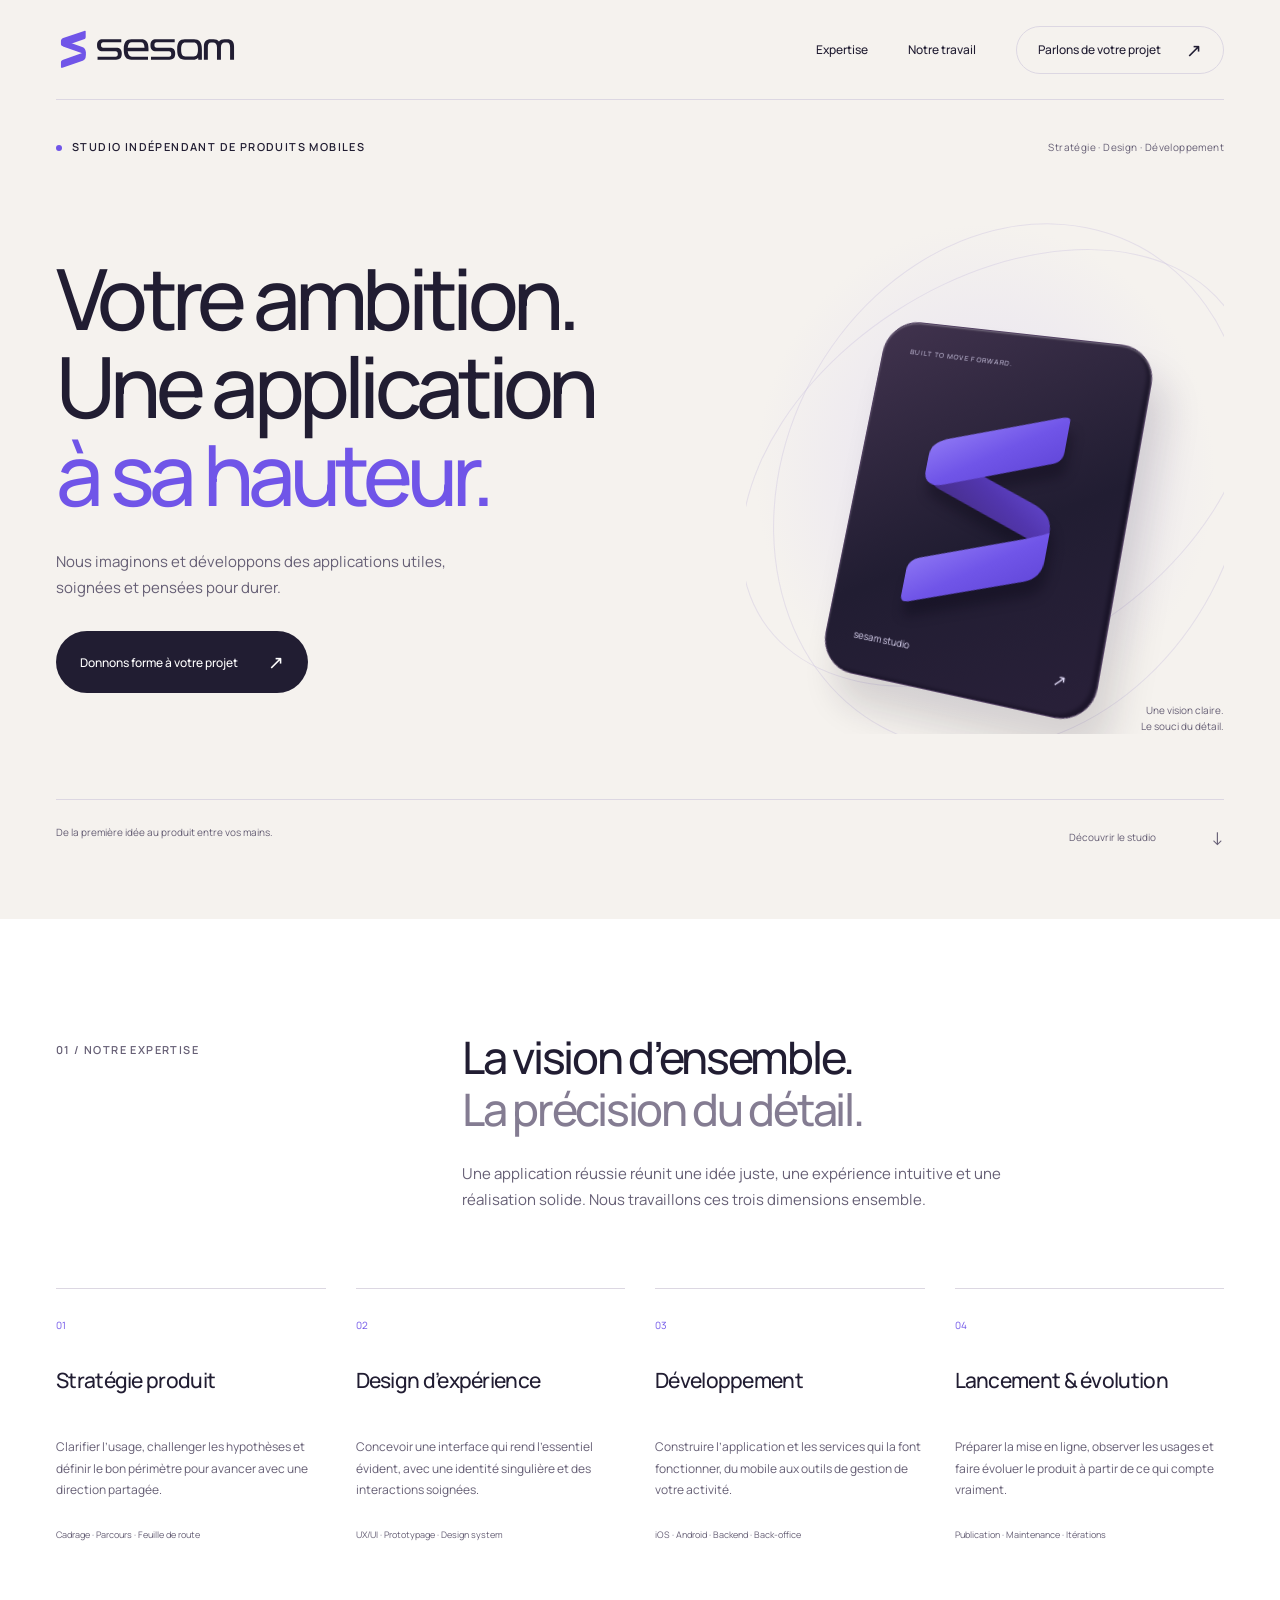
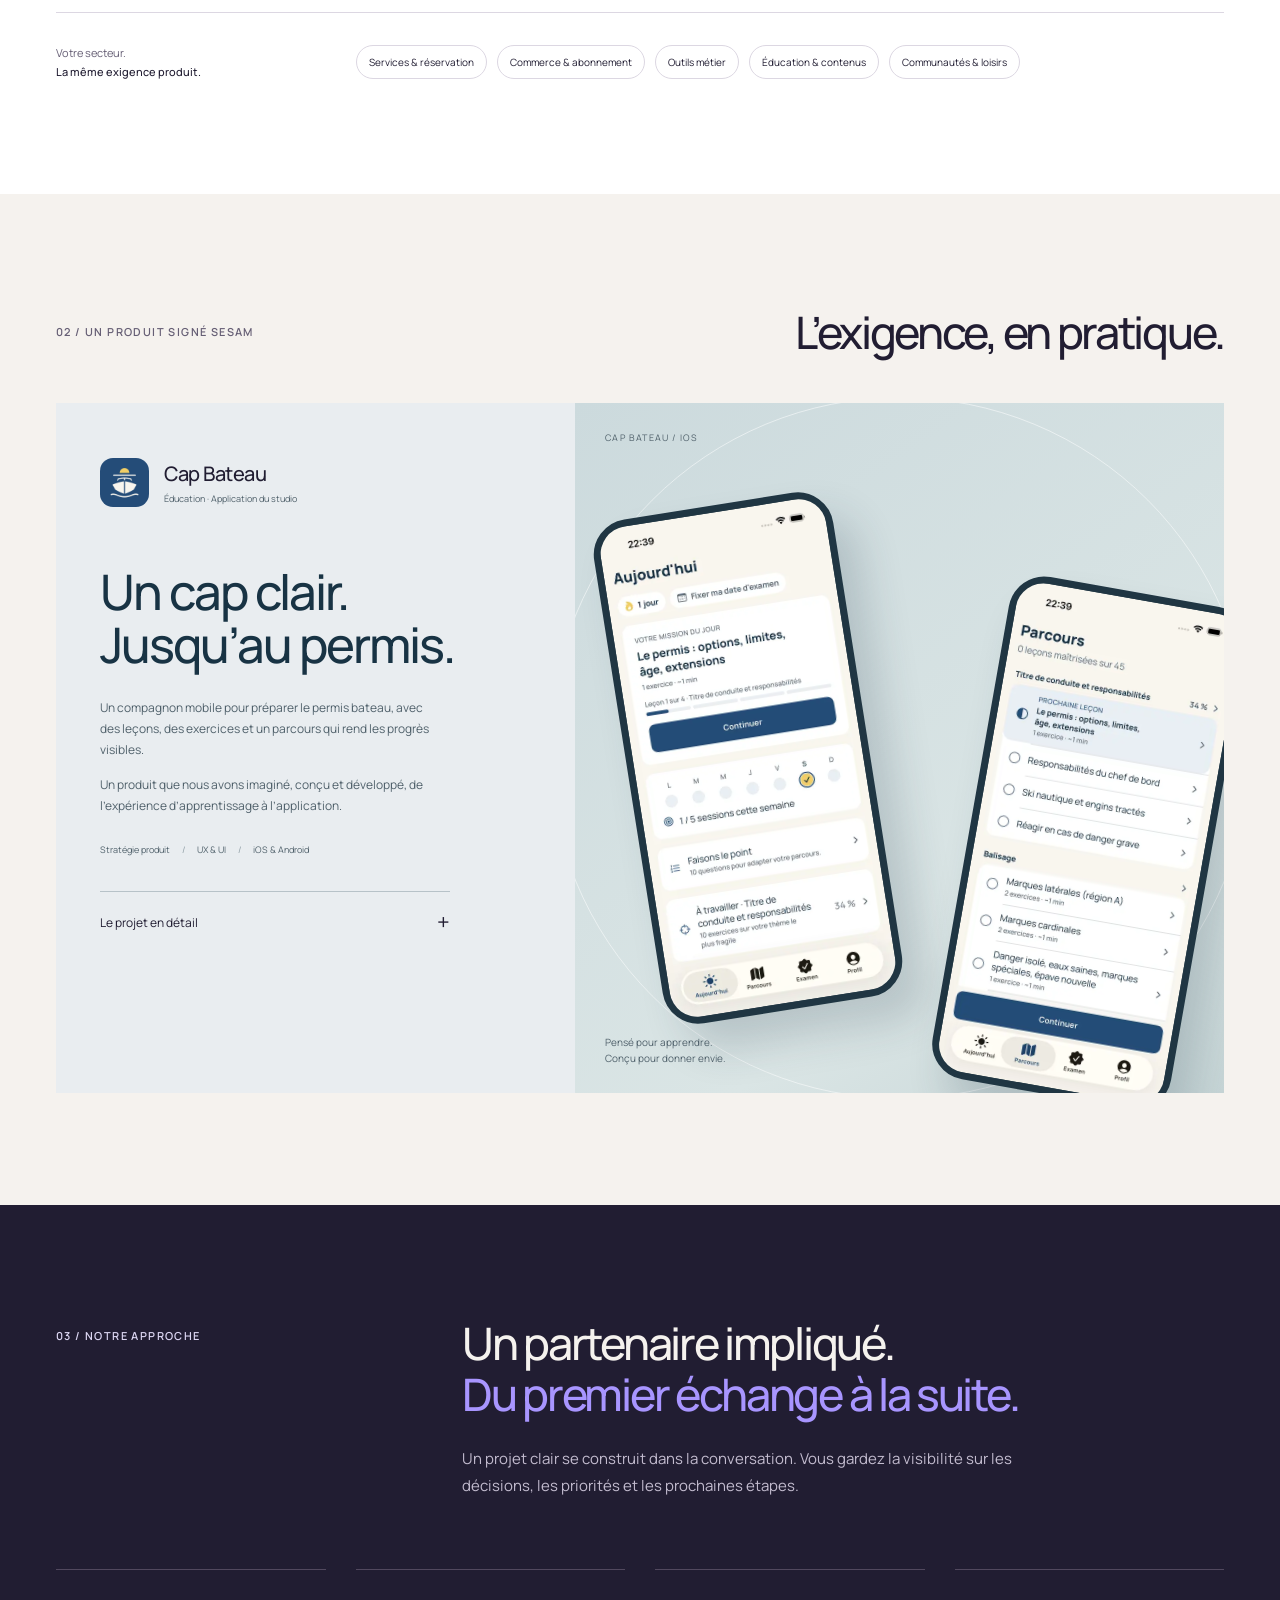
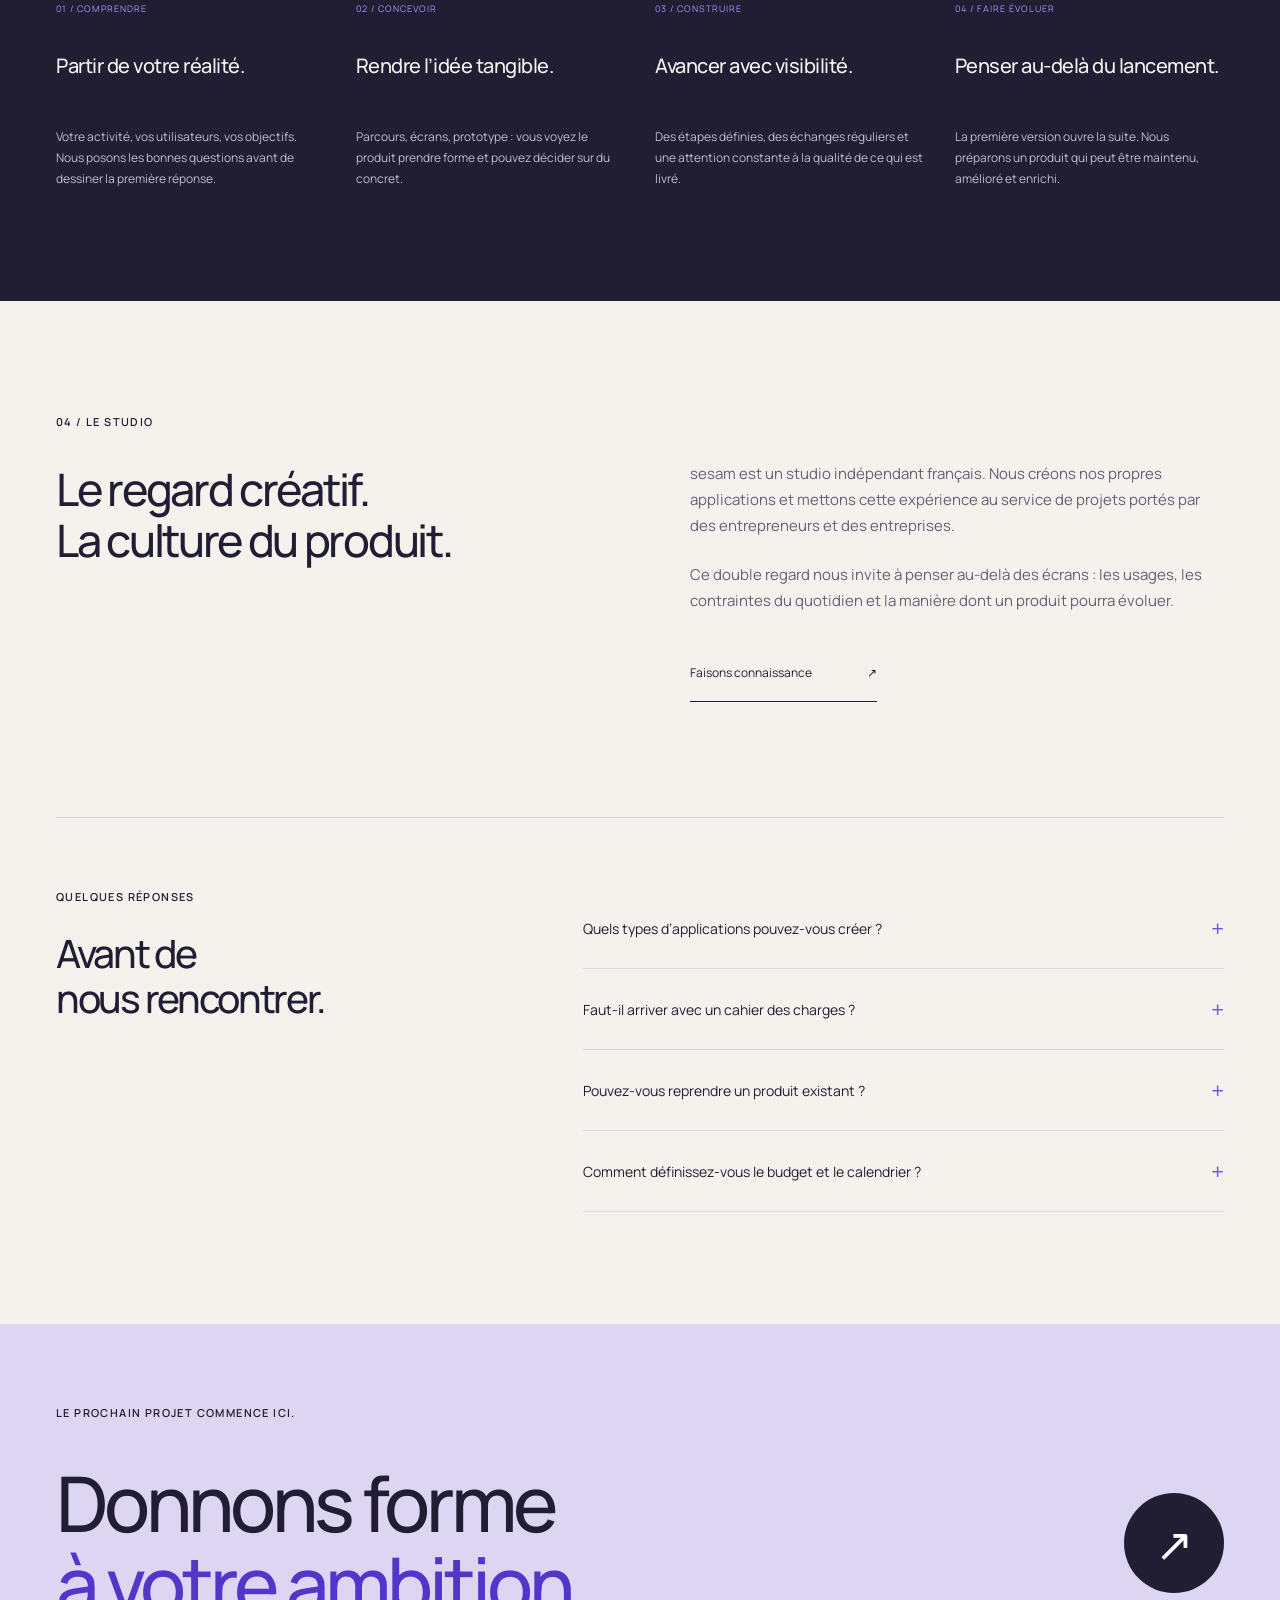
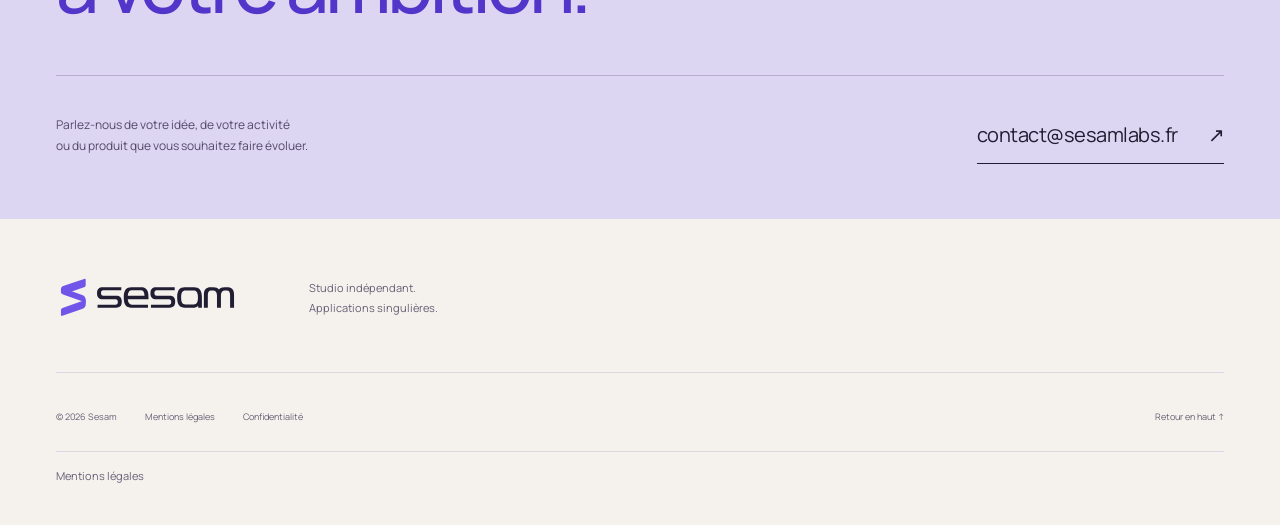
==== index.html @ a0c3c7b7 "Publish e17eb89d1229" ====
<!DOCTYPE html>
<html lang="fr">
<head>
  <meta name="sesam-release" content="e17eb89d12291881ade2fafa23ffa7fe04146c1d">
  <meta charset="utf-8">
  <meta name="viewport" content="width=device-width, initial-scale=1">
  <title>Sesam — Studio de création d’applications</title>
  <meta name="description" content="Sesam conçoit et développe des applications mobiles pour les entrepreneurs et les entreprises. Stratégie produit, design et développement iOS et Android.">
  <link rel="canonical" href="https://sesamlabs.fr/">
  <meta name="theme-color" media="(prefers-color-scheme: light)" content="#F5F2EE">
  <meta name="theme-color" media="(prefers-color-scheme: dark)" content="#F5F2EE">
  <meta property="og:type" content="website">
  <meta property="og:site_name" content="Sesam">
  <meta property="og:locale" content="fr_FR">
  <meta property="og:title" content="Sesam — Des applications à la hauteur de vos ambitions">
  <meta property="og:description" content="Sesam conçoit et développe des applications mobiles pour les entrepreneurs et les entreprises. Stratégie produit, design et développement iOS et Android.">
  <meta property="og:url" content="https://sesamlabs.fr/">
  <meta property="og:image" content="https://sesamlabs.fr/assets/og.png">
  <meta property="og:image:width" content="1200">
  <meta property="og:image:height" content="630">
  <meta property="og:image:alt" content="Sesam, studio de création d’applications mobiles.">
  <meta name="twitter:card" content="summary_large_image">
  <link rel="icon" href="assets/favicon.svg" type="image/svg+xml">
  <link rel="icon" href="assets/favicon-32.png" type="image/png" sizes="32x32">
  <link rel="apple-touch-icon" href="assets/apple-touch-icon.png">
  <link rel="preload" href="assets/fonts/Manrope-Variable-latin.woff2" as="font" type="font/woff2" crossorigin>
  <link rel="stylesheet" href="styles.css">
  <script type="application/ld+json">
  {
    "@context": "https://schema.org",
    "@type": "Organization",
    "name": "Sesam",
    "url": "https://sesamlabs.fr/",
    "logo": "https://sesamlabs.fr/assets/apple-touch-icon.png",
    "email": "contact@sesamlabs.fr",
    "foundingDate": "2026",
    "areaServed": "FR",
    "description": "Studio indépendant d'applications mobiles."
  }
  </script>
</head>
<body>
<a class="skip-link" href="#main">Aller au contenu</a>
<header class="site-header"><div class="wrap header-inner">
<a class="wordmark" href="#top" aria-label="Sesam, accueil"><picture><source srcset="assets/symbol.svg" media="(max-width: 23.74em)"><img src="assets/lockup.svg" alt="" width="183" height="47"></picture></a>
<nav class="site-nav" aria-label="Navigation principale"><a href="#expertise">Expertise</a><a href="#applications">Notre travail</a><a class="nav-contact" href="#contact">Parlons de votre projet <span aria-hidden="true">↗</span></a></nav>
</div></header>
<main id="main">
<section class="hero wrap" id="top" aria-labelledby="hero-title">
<div class="hero-top"><p class="eyebrow"><span class="status-dot" aria-hidden="true"></span>Studio indépendant de produits mobiles</p><span class="hero-location">Stratégie · Design · Développement</span></div>
<div class="hero-layout"><div class="hero-copy"><h1 id="hero-title">Votre ambition.<br>Une application<br><span>à sa hauteur.</span></h1>
<p class="hero-description">Nous imaginons et développons des applications utiles, soignées et pensées pour durer.</p>
<a class="button button-dark" href="#contact">Donnons forme à votre projet <span aria-hidden="true">↗</span></a>
</div>
<div class="hero-art" aria-hidden="true"><div class="orbit orbit-one"></div><div class="orbit orbit-two"></div><div class="object-shadow"></div><div class="studio-object"><span class="object-caption">BUILT TO MOVE FORWARD.</span>
<svg viewBox="0 0 140 190" class="object-mark" focusable="false"><defs><linearGradient id="ribbonFront" x1="0" y1="0" x2="1" y2="1"><stop stop-color="#A895FF"/><stop offset=".52" stop-color="#7055E8"/><stop offset="1" stop-color="#563BCC"/></linearGradient><linearGradient id="ribbonBack" x1="0" y1="1" x2="1" y2="0"><stop stop-color="#37245E"/><stop offset=".6" stop-color="#5236AE"/><stop offset="1" stop-color="#7055E8"/></linearGradient></defs><g transform="translate(20 20)"><path d="M0 47C0 40 6 37 15 40L86 65C96 69 100 75 100 84V106C100 98 95 93 86 90L14 65C5 62 0 56 0 47Z" fill="url(#ribbonBack)"/><path d="M100 2V24C100 29 98 32 93 34L15 61C6 64 0 60 0 53V41C0 34 4 30 12 27L94 0C98-1 100-1 100 2Z" fill="url(#ribbonFront)"/><path d="M100 83V103C100 111 96 117 88 120L6 149C2 150 0 149 0 145V127C0 122 3 118 9 116L86 89C94 86 98 84 100 83Z" fill="url(#ribbonFront)"/></g></svg>
<span class="object-bottom"><span>sesam studio</span><span>↗</span></span></div><span class="art-note">Une vision claire.<br>Le souci du détail.</span></div></div>
<div class="hero-foot"><span>De la première idée au produit entre vos mains.</span><a href="#expertise">Découvrir le studio <span aria-hidden="true">↓</span></a></div>
</section>
<section class="intro section" id="expertise" aria-labelledby="expertise-title"><div class="wrap">
<div class="section-heading"><p class="eyebrow">01 / Notre expertise</p><div><h2 id="expertise-title">La vision d’ensemble.<br><span class="quiet">La précision du détail.</span></h2><p class="section-description">Une application réussie réunit une idée juste, une expérience intuitive et une réalisation solide. Nous travaillons ces trois dimensions ensemble.</p></div></div>
<div class="services">
<article class="service"><span class="service-number">01</span><h3>Stratégie produit</h3><p>Clarifier l’usage, challenger les hypothèses et définir le bon périmètre pour avancer avec une direction partagée.</p><span class="service-deliverable">Cadrage · Parcours · Feuille de route</span></article>
<article class="service"><span class="service-number">02</span><h3>Design d’expérience</h3><p>Concevoir une interface qui rend l’essentiel évident, avec une identité singulière et des interactions soignées.</p><span class="service-deliverable">UX/UI · Prototypage · Design system</span></article>
<article class="service"><span class="service-number">03</span><h3>Développement</h3><p>Construire l’application et les services qui la font fonctionner, du mobile aux outils de gestion de votre activité.</p><span class="service-deliverable">iOS · Android · Backend · Back-office</span></article>
<article class="service"><span class="service-number">04</span><h3>Lancement &amp; évolution</h3><p>Préparer la mise en ligne, observer les usages et faire évoluer le produit à partir de ce qui compte vraiment.</p><span class="service-deliverable">Publication · Maintenance · Itérations</span></article>
</div>
<div class="universes"><p>Votre secteur.<br><strong>La même exigence produit.</strong></p><ul><li>Services &amp; réservation</li><li>Commerce &amp; abonnement</li><li>Outils métier</li><li>Éducation &amp; contenus</li><li>Communautés &amp; loisirs</li></ul></div>
</div></section>
<section class="work section" id="applications" aria-labelledby="work-title"><div class="wrap">
<div class="work-heading"><p class="eyebrow">02 / Un produit signé sesam</p><h2 id="work-title">L’exigence, en pratique.</h2></div>
<article class="featured"><div class="project-copy"><div class="project-brand"><img src="assets/capbateau-icon.png" width="64" height="64" alt="Icône Cap Bateau"><div><h3>Cap Bateau</h3><span>Éducation · Application du studio</span></div></div><h4>Un cap clair.<br>Jusqu’au permis.</h4><p>Un compagnon mobile pour préparer le permis bateau, avec des leçons, des exercices et un parcours qui rend les progrès visibles.</p><p>Un produit que nous avons imaginé, conçu et développé, de l’expérience d’apprentissage à l’application.</p><ul class="project-tags"><li>Stratégie produit</li><li>UX &amp; UI</li><li>iOS &amp; Android</li></ul>
<details class="project-details"><summary>Le projet en détail <span aria-hidden="true">+</span></summary><div><p><strong>Le besoin.</strong> Aider les candidats à réviser régulièrement et à identifier les notions à travailler.</p><p><strong>La réponse.</strong> Une mission du jour, un parcours par thème et des examens blancs, dans une interface pensée pour des sessions courtes.</p><p><strong>Notre rôle.</strong> Un produit du studio : conception, design, développement mobile et services associés.</p></div></details>
</div><div class="project-visual"><span class="visual-caption">CAP BATEAU / IOS</span><div class="phone phone-back"><img src="assets/capbateau-path.webp" width="480" height="1044" alt="Cap Bateau : le parcours de révision organisé par thème" loading="lazy"></div><div class="phone phone-front"><img src="assets/capbateau-today.webp" width="480" height="1044" alt="Cap Bateau : la mission du jour et le suivi des révisions" loading="lazy"></div><span class="visual-bottom">Pensé pour apprendre.<br>Conçu pour donner envie.</span></div></article>
</div></section>
<section class="approach section" id="approche" aria-labelledby="approach-title"><div class="wrap">
<div class="section-heading"><p class="eyebrow">03 / Notre approche</p><div><h2 id="approach-title">Un partenaire impliqué.<br><span class="quiet">Du premier échange à la suite.</span></h2><p class="section-description">Un projet clair se construit dans la conversation. Vous gardez la visibilité sur les décisions, les priorités et les prochaines étapes.</p></div></div>
<div class="steps"><article><span>01 / COMPRENDRE</span><h3>Partir de votre réalité.</h3><p>Votre activité, vos utilisateurs, vos objectifs. Nous posons les bonnes questions avant de dessiner la première réponse.</p></article><article><span>02 / CONCEVOIR</span><h3>Rendre l’idée tangible.</h3><p>Parcours, écrans, prototype : vous voyez le produit prendre forme et pouvez décider sur du concret.</p></article><article><span>03 / CONSTRUIRE</span><h3>Avancer avec visibilité.</h3><p>Des étapes définies, des échanges réguliers et une attention constante à la qualité de ce qui est livré.</p></article><article><span>04 / FAIRE ÉVOLUER</span><h3>Penser au-delà du lancement.</h3><p>La première version ouvre la suite. Nous préparons un produit qui peut être maintenu, amélioré et enrichi.</p></article></div>
</div></section>
<section class="studio section" id="philosophie" aria-labelledby="studio-title"><div class="wrap studio-layout"><div><p class="eyebrow">04 / Le studio</p><h2 id="studio-title">Le regard créatif.<br>La culture du produit.</h2></div><div class="studio-copy"><p>sesam est un studio indépendant français. Nous créons nos propres applications et mettons cette expérience au service de projets portés par des entrepreneurs et des entreprises.</p><p>Ce double regard nous invite à penser au-delà des écrans : les usages, les contraintes du quotidien et la manière dont un produit pourra évoluer.</p><a class="text-link" href="#contact">Faisons connaissance <span aria-hidden="true">↗</span></a></div></div></section>
<section class="faq section" aria-labelledby="faq-title"><div class="wrap faq-layout"><div><p class="eyebrow">Quelques réponses</p><h2 id="faq-title">Avant de<br>nous rencontrer.</h2></div><div class="questions">
<details><summary>Quels types d’applications pouvez-vous créer ? <span aria-hidden="true">+</span></summary><p>Des applications grand public aux outils métier : réservation, commerce, contenus, communautés, services ou apprentissage. Nous partons des usages et des contraintes de votre projet pour définir la bonne solution.</p></details>
<details><summary>Faut-il arriver avec un cahier des charges ? <span aria-hidden="true">+</span></summary><p>Non. Une idée, un besoin métier ou un problème utilisateur suffit pour commencer la conversation. Le cadrage permet ensuite de préciser le périmètre, les priorités et les livrables.</p></details>
<details><summary>Pouvez-vous reprendre un produit existant ? <span aria-hidden="true">+</span></summary><p>Oui, après avoir étudié le produit, son code et vos objectifs. Cette première analyse permet de proposer un périmètre adapté : refonte d’expérience, nouvelles fonctionnalités ou évolution technique.</p></details>
<details><summary>Comment définissez-vous le budget et le calendrier ? <span aria-hidden="true">+</span></summary><p>À partir du périmètre, de la complexité et des contraintes identifiées ensemble. Nous privilégions une proposition explicite sur les livrables et les étapes, plutôt qu’une promesse standard avant d’avoir compris le projet.</p></details>
</div></div></section>
<section class="contact section" id="contact" aria-labelledby="contact-title"><div class="wrap"><p class="eyebrow">Le prochain projet commence ici.</p><div class="contact-heading"><h2 id="contact-title">Donnons forme<br><span>à votre ambition.</span></h2><a class="contact-arrow" href="mailto:contact@sesamlabs.fr?subject=Un%20projet%20avec%20Sesam" aria-label="Écrire à Sesam pour parler de votre projet">↗</a></div><div class="contact-bottom"><p>Parlez-nous de votre idée, de votre activité<br>ou du produit que vous souhaitez faire évoluer.</p><a href="mailto:contact@sesamlabs.fr?subject=Un%20projet%20avec%20Sesam">contact@sesamlabs.fr <span aria-hidden="true">↗</span></a></div></div></section>
</main>
<footer class="site-footer"><div class="wrap"><div class="footer-top"><a class="wordmark" href="#top" aria-label="Sesam, retour en haut de page"><picture><source srcset="assets/symbol.svg" media="(max-width: 23.74em)"><img src="assets/lockup.svg" alt="" width="183" height="47"></picture></a><p>Studio indépendant.<br>Applications singulières.</p></div><div class="footer-bottom"><span>© 2026 Sesam</span><a href="#mentions-legales">Mentions légales</a><a href="mailto:privacy@sesamlabs.fr">Confidentialité</a><a href="#top">Retour en haut ↑</a></div><details class="legal" id="mentions-legales">
        <summary>Mentions légales</summary>
        <p>Ce site est édité par Victor Morel, entrepreneur individuel exerçant sous le nom commercial Sesam, SIRET 992 008 607 00010, 25 rue du Landy, 93400 Saint-Ouen-sur-Seine, contact@sesamlabs.fr. Directeur de la publication&nbsp;: Victor Morel.</p>
        <p>Hébergement&nbsp;: GitHub, Inc., 88 Colin P. Kelly Jr. Street, San Francisco, CA 94107, États-Unis (GitHub Pages).</p>
        <p>Ce site ne dépose aucun cookie et Sesam n'y collecte aucune donnée personnelle. Pour servir les pages et protéger le service, l'hébergeur traite techniquement l'adresse IP des visiteurs dans ses journaux, selon sa propre politique de confidentialité. Les applications éditées par Sesam ont chacune leurs propres conditions d'utilisation et politique de confidentialité, accessibles depuis l'application.</p>
      </details></div></footer>
</body></html>
---- styles.css ----
@import url("tokens.css");
:root{color-scheme:light;--paper:var(--sesam-brand-offwhite);--ink:var(--sesam-brand-aubergine);--iris:var(--sesam-brand-iris);--muted:var(--sesam-brand-muted);--lilac:var(--sesam-brand-lilac);--line:#dcd7e2;--font-body:"Manrope",Arial,sans-serif}
*{box-sizing:border-box}html{scroll-behavior:auto;scroll-padding-top:104px}body{margin:0;background:var(--paper);color:var(--ink);font-family:var(--font-body);-webkit-font-smoothing:antialiased}a{color:inherit;text-decoration:none}img{display:block;max-width:100%;height:auto}button,a,summary{-webkit-tap-highlight-color:transparent}a:focus-visible,summary:focus-visible{outline:3px solid var(--iris);outline-offset:6px}p{margin:0;line-height:1.75}h1,h2,h3,h4{margin:0;font-weight:500}ul{list-style:none;padding:0;margin:0}.wrap{width:min(1320px,calc(100% - 112px));margin-inline:auto}.section{padding:112px 0}.eyebrow{font-size:11px;font-weight:600;letter-spacing:1.4px;text-transform:uppercase;line-height:1.6}.skip-link{position:fixed;top:-100px;left:20px;padding:15px;background:var(--ink);color:white;z-index:100}.skip-link:focus{top:15px}.site-header{position:sticky;top:0;background:rgba(245,242,238,.96);backdrop-filter:blur(18px);z-index:20}.header-inner{display:flex;align-items:center;justify-content:space-between;min-height:100px;border-bottom:1px solid var(--line)}.wordmark{display:inline-flex;align-items:center;min-height:48px;flex:none}.wordmark img{width:183px}.site-nav{display:flex;gap:40px;align-items:center;font-size:12px;font-weight:500}.site-nav>a{min-height:48px;display:flex;align-items:center}.site-nav>a:hover{color:var(--iris)}.nav-contact{border:1px solid var(--line);padding:0 21px;border-radius:30px;gap:25px}.nav-contact span{font-size:19px}.hero{padding-top:38px}.hero-top{display:flex;justify-content:space-between;align-items:center}.status-dot{display:inline-block;width:6px;height:6px;background:var(--iris);border-radius:50%;margin-right:10px}.hero-location{font-size:10px;color:var(--muted);letter-spacing:.4px}.hero-layout{display:grid;grid-template-columns:1.4fr 1fr;gap:20px;align-items:center;padding:58px 0 65px}.hero-copy{position:relative;z-index:2}h1{font-size:clamp(62px,6.6vw,104px);line-height:1.045;letter-spacing:-5.7px;font-weight:500}h1 span{color:var(--iris)}.hero-description{max-width:450px;font-size:15px;color:var(--muted);margin:30px 0}.button{display:inline-flex;align-items:center;justify-content:space-between;gap:30px;padding:18px 24px;border-radius:32px;font-size:12px;font-weight:500;min-height:54px;transition:background .18s,color .18s,transform .18s}.button-dark{background:var(--ink);color:white}.button:hover{background:var(--iris);color:white;transform:translateY(-2px)}.button span{font-size:19px}.hero-art{position:relative;height:520px;display:grid;place-items:center;isolation:isolate;overflow:hidden}.hero-art::before{content:"";position:absolute;inset:0;background:radial-gradient(ellipse,#dcd6f3a8 0%,transparent 68%);z-index:-1}.orbit{position:absolute;left:-6%;top:13%;width:117%;height:72%;border:1px solid #cdc4df70;border-radius:50%;transform:rotate(-33deg)}.orbit-two{width:95%;height:105%;left:8%;top:0;transform:rotate(28deg)}.studio-object{width:285px;height:370px;border:1px solid #544264;border-radius:36px;background:linear-gradient(150deg,#41334e,#211d32 56%,#292039);box-shadow:18px 30px 35px #211d3225,inset 0 1px 2px #ffffff50,inset -5px -2px 3px #05000f50;transform:perspective(1000px) rotateY(-15deg) rotateX(8deg) rotateZ(9deg);position:relative;display:flex;align-items:center;justify-content:center}.object-caption{position:absolute;top:27px;left:30px;font-size:7px;color:var(--lilac);letter-spacing:1.3px}.object-mark{width:195px;height:264px;filter:drop-shadow(5px 14px 6px #07021355)}.object-bottom{position:absolute;bottom:24px;left:30px;right:30px;color:var(--lilac);font-size:10px;display:flex;justify-content:space-between}.object-bottom>span:last-child{font-size:16px}.art-note{position:absolute;bottom:0;right:0;font-size:10px;line-height:1.6;color:var(--muted);text-align:right}.hero-foot{display:flex;justify-content:space-between;border-top:1px solid var(--line);padding:25px 0;font-size:10px;color:var(--muted)}.hero-foot a{display:flex;align-items:center;gap:55px}.hero-foot span:last-child{font-size:18px}.intro{background:#fff;margin-top:45px}.section-heading{display:grid;grid-template-columns:1fr 2.2fr;gap:60px}.section-heading>.eyebrow{padding-top:10px;color:var(--muted)}h2{font-size:clamp(35px,3.5vw,55px);line-height:1.16;letter-spacing:-2.3px}.quiet{color:#847c92}.section-description{font-size:15px;color:var(--muted);max-width:600px;margin-top:26px}.services{display:grid;grid-template-columns:repeat(4,1fr);gap:30px;margin-top:75px}.service{border-top:1px solid var(--line);padding-top:23px}.service-number{font-size:10px;color:var(--iris)}.service h3{font-size:21px;letter-spacing:-.7px;margin:32px 0 18px;min-height:52px}.service p{font-size:12px;color:var(--muted);line-height:1.8}.service-deliverable{font-size:9px;display:block;margin-top:26px;color:var(--muted);line-height:1.7}.universes{margin-top:70px;padding-top:30px;border-top:1px solid var(--line);display:flex;gap:70px;align-items:center}.universes p{font-size:11px;flex:0 0 230px;color:var(--muted)}.universes strong{color:var(--ink);font-weight:500}.universes ul{display:flex;gap:10px;flex-wrap:wrap}.universes li{font-size:10px;padding:9px 12px;border:1px solid var(--line);border-radius:30px}.work-heading{display:flex;justify-content:space-between;align-items:center;margin-bottom:45px}.work-heading .eyebrow{color:var(--muted)}.featured{display:grid;grid-template-columns:1fr 1.25fr;background:#e9edf0;overflow:hidden}.project-copy{padding:55px 44px;position:relative;z-index:2}.project-brand{display:flex;align-items:center;gap:15px}.project-brand img{width:49px;border-radius:13px}.project-brand h3{font-size:20px;letter-spacing:-.5px}.project-brand span{font-size:9px;color:#50616b;display:block;margin-top:5px}.project-copy h4{font-size:49px;letter-spacing:-2px;line-height:1.1;margin:58px 0 25px;color:#183344}.project-copy>p{font-size:12px;color:#50616b;margin-top:14px;max-width:330px}.project-tags{display:flex;flex-wrap:wrap;gap:12px;margin-top:27px}.project-tags li{font-size:9px;color:#50616b}.project-tags li+li::before{content:"/";margin-right:12px;color:#8c9ba3}.project-details{margin-top:35px;max-width:350px;border-top:1px solid #b7c2c8}.project-details summary{font-size:12px;cursor:pointer;display:flex;justify-content:space-between;align-items:center;min-height:60px}.project-details summary span{font-size:22px}.project-details p{font-size:11px;margin-bottom:14px;color:#50616b}.project-visual{position:relative;min-height:690px;background:linear-gradient(145deg,#ccdadd,#dae5e5 70%,#c6d5d6);overflow:hidden}.project-visual::before{content:"";width:700px;height:700px;border:1px solid #ffffff80;border-radius:50%;position:absolute;left:50%;top:50%;transform:translate(-50%,-50%)}.visual-caption{position:absolute;left:30px;top:28px;font-size:9px;letter-spacing:1.2px;color:#50616b}.phone{position:absolute;width:242px;border:5px solid #203643;border-radius:36px;background:#203643;padding:2px;box-shadow:20px 28px 40px #233c4930;overflow:hidden}.phone img{width:100%;border-radius:28px}.phone-back{right:2%;top:185px;transform:rotate(10deg)}.phone-front{left:8%;top:100px;transform:rotate(-9deg)}.visual-bottom{position:absolute;bottom:27px;left:30px;font-size:10px;line-height:1.6;color:#50616b}.approach{background:var(--ink);color:var(--paper)}.approach .section-heading>.eyebrow{color:var(--lilac)}.approach .quiet{color:var(--sesam-brand-iris-on-dark)}.approach .section-description{color:#c3bccf}.steps{display:grid;grid-template-columns:repeat(4,1fr);gap:30px;margin-top:70px}.steps article{border-top:1px solid #51485e;padding-top:25px}.steps article>span{font-size:9px;letter-spacing:1px;color:var(--sesam-brand-iris-on-dark)}.steps h3{font-size:20px;line-height:1.4;letter-spacing:-.5px;margin:35px 0 18px;min-height:56px}.steps p{font-size:12px;color:#c3bccf}.studio{padding-bottom:90px}.studio-layout{display:grid;grid-template-columns:1fr 1fr;gap:100px}.studio h2{margin-top:32px}.studio-copy{padding-top:48px}.studio-copy p{font-size:15px;color:var(--muted);margin-bottom:22px}.text-link{display:inline-flex;gap:55px;align-items:center;border-bottom:1px solid var(--ink);font-size:12px;padding-bottom:11px;margin-top:18px;min-height:48px}.text-link:hover{color:var(--iris);border-color:var(--iris)}.faq{padding-top:25px}.faq-layout{display:grid;grid-template-columns:1fr 1.5fr;gap:100px;border-top:1px solid var(--line);padding-top:70px}.faq h2{margin-top:25px;font-size:39px}.questions details{border-bottom:1px solid var(--line)}.questions summary{display:flex;justify-content:space-between;align-items:center;gap:20px;min-height:80px;cursor:pointer;font-size:14px;line-height:1.5;list-style:none;padding:20px 0}.questions summary span{font-size:23px;color:var(--iris);transition:transform .2s}.questions details[open] summary span,.project-details[open] summary span{transform:rotate(45deg)}summary::-webkit-details-marker{display:none}.questions details>p{font-size:13px;color:var(--muted);padding-bottom:28px;max-width:540px}.contact{background:var(--lilac);padding-top:80px;padding-bottom:55px}.contact-heading{display:flex;align-items:center;justify-content:space-between;padding:40px 0 50px;gap:30px}.contact h2{font-size:clamp(50px,6vw,91px);letter-spacing:-4px;line-height:1.06}.contact h2 span{color:var(--sesam-brand-iris-deep)}.contact-arrow{flex-shrink:0;display:grid;place-items:center;width:100px;height:100px;background:var(--ink);color:white;border-radius:50%;font-size:46px;transition:transform .2s,background .2s}.contact-arrow:hover{transform:rotate(8deg);background:var(--iris)}.contact-bottom{display:flex;justify-content:space-between;align-items:center;border-top:1px solid #b7accf;padding-top:30px}.contact-bottom p{font-size:12px;color:#554967}.contact-bottom a{font-size:20px;letter-spacing:-.5px;border-bottom:1px solid var(--ink);padding:15px 0;display:flex;gap:30px}.site-footer{padding:55px 0 25px}.footer-top{display:flex;align-items:center;gap:70px;padding-bottom:50px}.footer-top p{font-size:11px;color:var(--muted)}.footer-top>a:last-child{font-size:11px;margin-left:auto;display:flex;gap:20px;align-items:center;min-height:48px}.footer-bottom{display:flex;gap:28px;border-top:1px solid var(--line);padding-top:20px;align-items:center;font-size:9px;color:var(--muted)}.footer-bottom a{min-height:48px;display:flex;align-items:center}.footer-bottom a:last-child{margin-left:auto}.legal{margin-top:10px;border-top:1px solid var(--line);font-size:11px;color:var(--muted)}.legal summary{min-height:48px;display:flex;align-items:center;cursor:pointer}.legal p{max-width:900px;margin-bottom:15px}.notfound{padding-top:90px;padding-bottom:110px}.notfound .section-title{font-size:55px;margin:20px 0}.notfound .hero-actions{margin-top:25px}.notfound .button{background:var(--ink);color:white}
@media(min-width:1600px){.hero-layout{padding:70px 0 90px}.hero-art{height:580px}.studio-object{width:320px;height:415px}.object-mark{width:225px;height:300px}}
@media(max-width:1100px){.wrap{width:calc(100% - 64px)}h1{font-size:66px;letter-spacing:-3.8px}.hero-layout{grid-template-columns:1.3fr 1fr;gap:0}.hero-art{height:470px}.studio-object{width:235px;height:320px}.object-mark{width:170px;height:230px}.hero-description{font-size:14px;max-width:390px}.services,.steps{gap:22px}.service h3{font-size:19px}.section-heading{gap:35px;grid-template-columns:1fr 2.5fr}.project-copy{padding:40px 30px}.project-visual{min-height:650px}.phone{width:210px;border-radius:31px}.phone-front{left:4%}.phone-back{right:-8%;top:195px}.project-copy h4{font-size:43px}.studio-layout,.faq-layout{gap:60px}.universes{gap:30px}.universes p{flex-basis:210px}}
@media(max-width:800px){.wrap{width:calc(100% - 44px)}.header-inner{min-height:82px}.wordmark img{width:158px}.site-nav{gap:22px;font-size:11px}.nav-contact{padding:0 13px;gap:12px}.hero-location{display:none}.hero-layout{padding:35px 0 40px;grid-template-columns:1.6fr 1fr}h1{font-size:55px;letter-spacing:-3px}.hero-art{height:400px}.studio-object{width:180px;height:265px;border-radius:28px}.object-mark{width:140px;height:190px}.object-caption{font-size:5px;left:22px}.object-bottom{left:22px;right:22px;font-size:8px}.hero-description{max-width:330px;font-size:13px}.art-note{font-size:9px}.section{padding:80px 0}.intro{margin-top:20px}.section-heading{grid-template-columns:1fr;gap:25px}.services,.steps{grid-template-columns:1fr 1fr;gap:35px;margin-top:45px}.service h3,.steps h3{min-height:0;margin-top:20px}.universes{align-items:flex-start;flex-direction:column;gap:20px;margin-top:45px}.universes p{flex-basis:auto}.work-heading{display:block}.work-heading h2{margin-top:25px}.featured{grid-template-columns:1fr 1fr}.project-copy{padding:35px 25px}.project-brand{gap:10px}.project-brand h3{font-size:19px}.project-brand img{width:40px}.project-copy h4{font-size:36px;margin-top:38px}.project-visual{min-height:650px}.phone{width:200px}.phone-front{left:10%;top:95px;transform:rotate(-6deg)}.phone-back{right:-40%;top:230px;transform:rotate(10deg)}.visual-caption{left:20px;font-size:8px}.studio-layout,.faq-layout{gap:30px}.studio-copy{padding-top:35px}.studio-copy p{font-size:13px}.faq{padding-top:10px}.faq h2{font-size:32px}.questions summary{font-size:12px}.contact h2{letter-spacing:-3px}.contact-arrow{width:78px;height:78px;font-size:35px}.footer-top{gap:35px}.contact-bottom a{font-size:17px}}
@media(max-width:580px){html{scroll-padding-top:90px}.wrap{width:calc(100% - 36px)}.header-inner{min-height:74px}.wordmark img{width:160px}.site-nav{gap:14px;font-size:10px}.nav-contact{border:0;padding:0;font-size:0;gap:0}.nav-contact span{font-size:23px;width:36px;height:48px;display:grid;place-items:center}.hero{padding-top:26px}.eyebrow{font-size:9px;letter-spacing:1px}.hero-layout{display:block;padding:27px 0 25px}h1{font-size:clamp(44px,10.7vw,62px);letter-spacing:-2.7px;line-height:1.1}.hero-description{font-size:13px;max-width:360px;margin:24px 0}.button{padding:17px 21px;font-size:11px;gap:35px}.hero-art{height:285px;width:100%;margin-top:25px;overflow:hidden}.studio-object{width:163px;height:222px;border-radius:23px;transform:perspective(1000px) rotateY(-15deg) rotateX(8deg) rotateZ(9deg)}.object-mark{width:118px;height:160px}.object-caption{font-size:4.5px;top:20px}.object-bottom{bottom:17px;font-size:7px}.orbit-one{width:90%;height:65%;left:4%;top:14%}.orbit-two{width:70%;height:90%;left:15%;top:2%}.art-note{right:4px;bottom:10px;font-size:8px}.hero-foot{font-size:9px;gap:25px;padding:20px 0;align-items:center}.hero-foot>span{max-width:170px}.hero-foot a{gap:20px;font-size:0}.hero-foot a span{font-size:21px}.section{padding:60px 0}h2{font-size:34px;letter-spacing:-1.7px}.section-description{font-size:13px;margin-top:22px}.intro{margin-top:15px}.services{gap:32px 23px}.service h3{font-size:18px;letter-spacing:-.5px;line-height:1.4;min-height:50px;margin:22px 0 12px}.service p{font-size:11px}.service-deliverable{font-size:8px;margin-top:18px}.universes{margin-top:40px}.universes li{font-size:9px}.work-heading{margin-bottom:30px}.featured{grid-template-columns:1fr}.project-copy{padding:35px 26px}.project-copy h4{font-size:43px}.project-copy>p{max-width:none}.project-brand h3{font-size:21px}.project-brand img{width:48px}.project-details{max-width:none}.project-visual{min-height:540px}.phone{width:200px}.phone-front{top:65px;left:9%;transform:rotate(-8deg)}.phone-back{right:1%;top:130px;transform:rotate(9deg)}.visual-bottom{left:20px;bottom:15px;font-size:8px}.steps{gap:35px 25px}.steps h3{font-size:18px}.steps p{font-size:11px}.steps article>span{font-size:8px}.studio-layout,.faq-layout{grid-template-columns:1fr;gap:28px}.studio-copy{padding-top:0}.studio-copy p{font-size:14px}.studio h2{margin-top:22px}.faq{padding-top:0}.faq-layout{padding-top:45px}.faq h2{font-size:34px}.questions summary{font-size:13px;min-height:80px}.questions details>p{font-size:12px}.contact h2{font-size:clamp(30px,8.7vw,45px);letter-spacing:-1.8px}.contact-heading{gap:15px;padding:35px 0}.contact-arrow{width:55px;height:55px;font-size:28px}.contact-bottom{display:block;padding-top:24px}.contact-bottom p{font-size:11px}.contact-bottom a{display:inline-flex;font-size:19px;margin-top:15px;gap:28px}.footer-top{flex-wrap:wrap;gap:25px;padding-bottom:30px}.footer-top p{font-size:10px;margin-left:auto}.footer-top>a:last-child{margin-left:0;width:100%;justify-content:space-between}.footer-bottom{gap:14px;flex-wrap:wrap;font-size:8px}.footer-bottom a:last-child{margin-left:0}.site-footer{padding-top:35px}.legal{font-size:10px}.notfound .section-title{font-size:40px}.notfound{padding-top:50px}}
@media(prefers-reduced-motion:reduce){html{scroll-behavior:auto}*,*::before,*::after{transition:none!important;animation:none!important}}

@media(max-width:360px){.site-header .wordmark img{width:108px}.site-nav{gap:10px}.hero .eyebrow{font-size:8px}.service h3{font-size:16px}}

@media(max-width:360px){.hero h1{font-size:36px;letter-spacing:-1.9px}.site-header .wordmark img{width:100px}}
/* Under 380px the lockup (160px minimum) and the nav no longer share the header: the symbol alone, 28px tall (24px minimum). */
@media(max-width:379.98px){.wordmark img{width:auto;height:28px}}
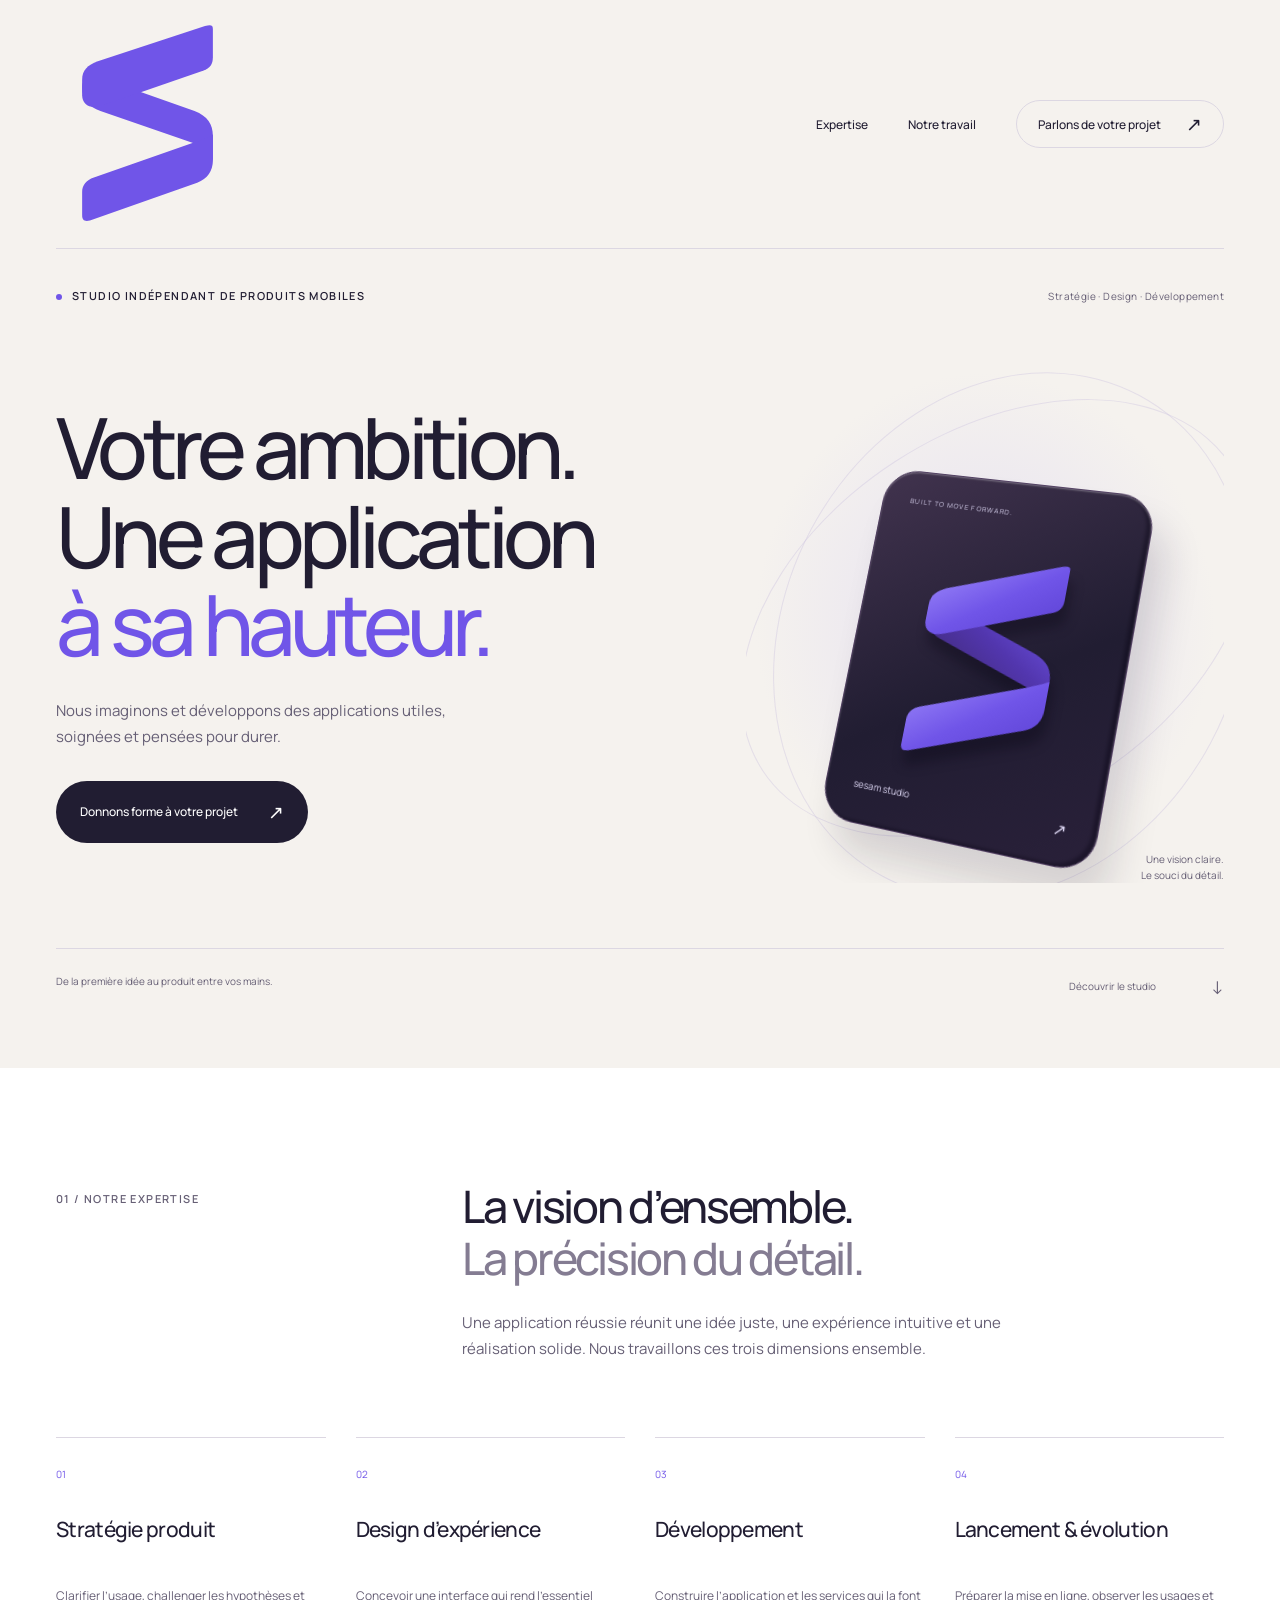
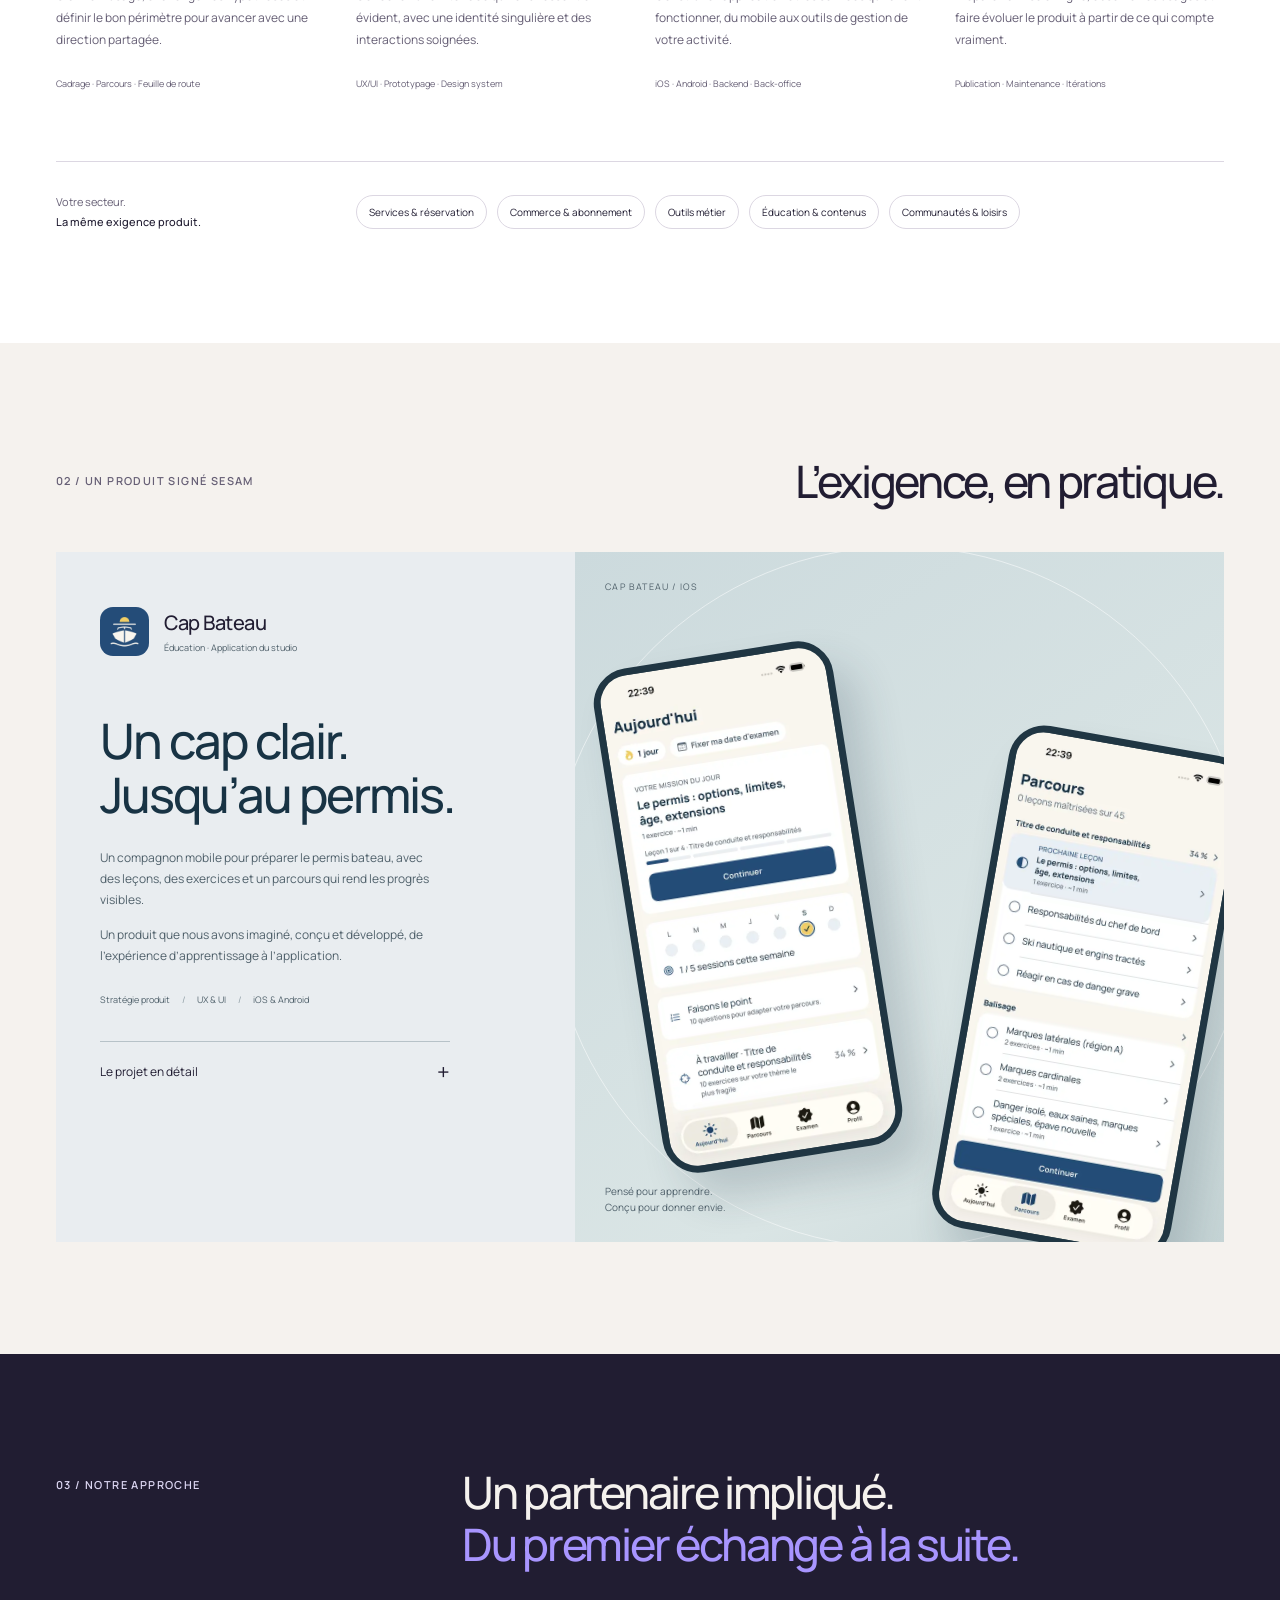
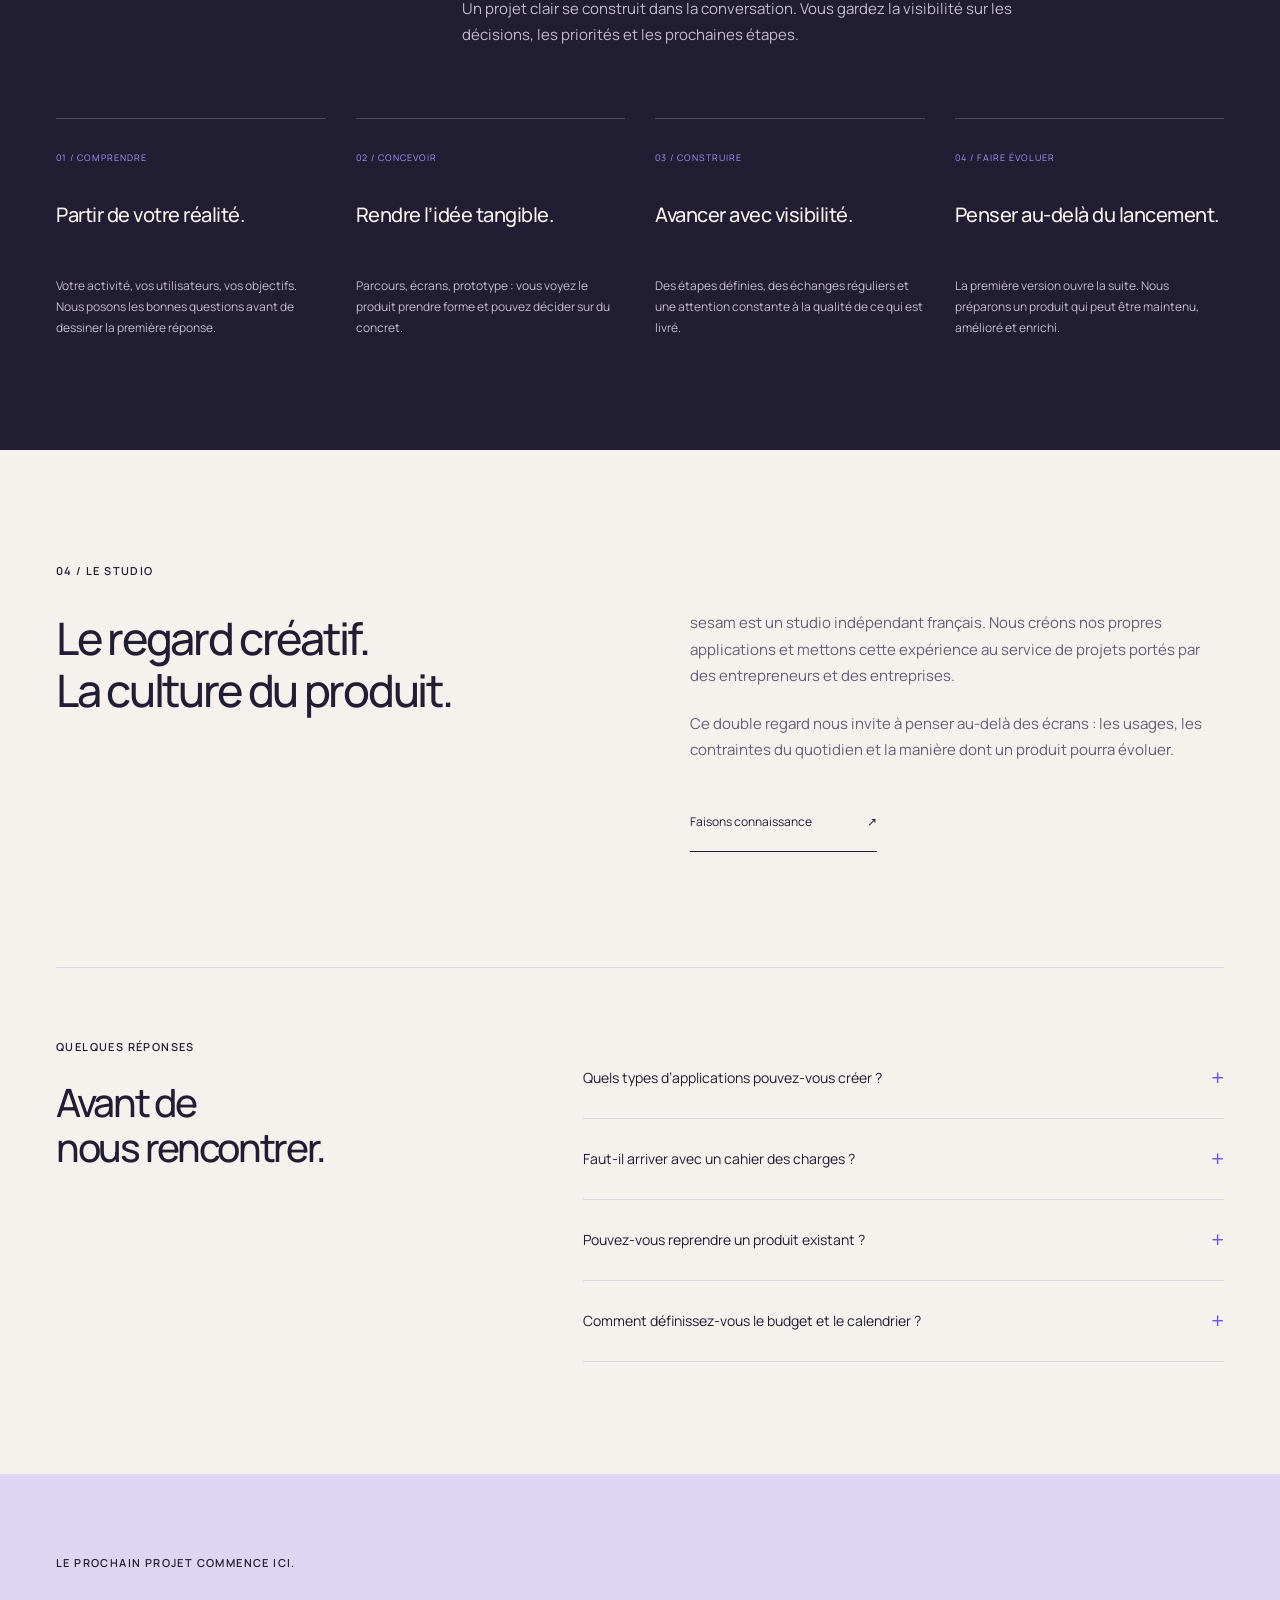
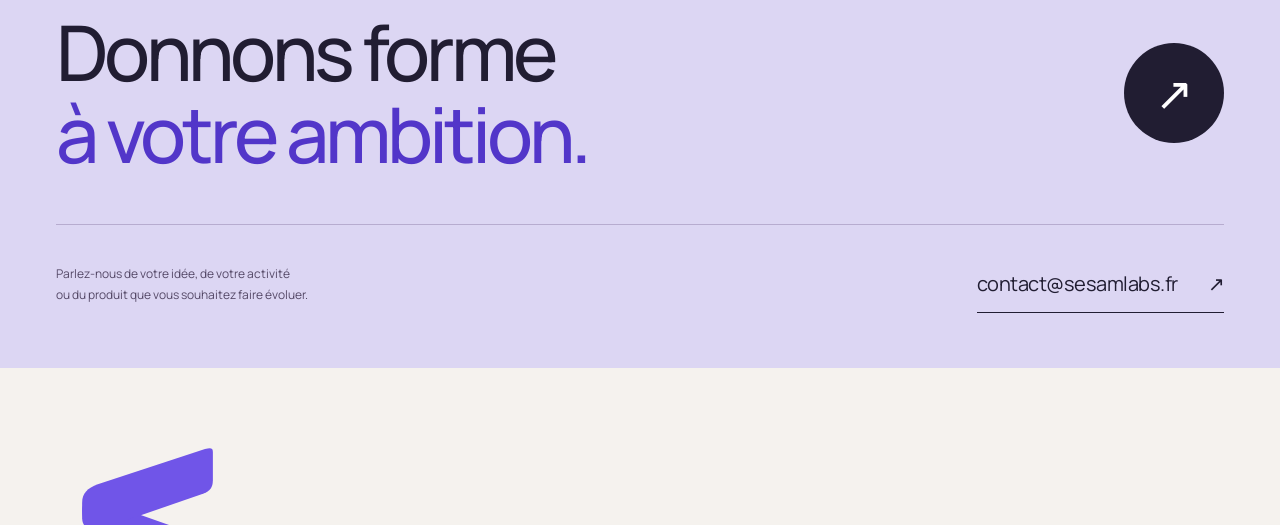
==== commit 1683ae2e: "Publish 6da13673f922" ====
--- a/index.html
+++ b/index.html
@@ -1,7 +1,7 @@
 <!DOCTYPE html>
 <html lang="fr">
 <head>
-  <meta name="sesam-release" content="e17eb89d12291881ade2fafa23ffa7fe04146c1d">
+  <meta name="sesam-release" content="6da13673f92229b5c85f9cb741442f46d632218f">
   <meta charset="utf-8">
   <meta name="viewport" content="width=device-width, initial-scale=1">
   <title>Sesam — Studio de création d’applications</title>
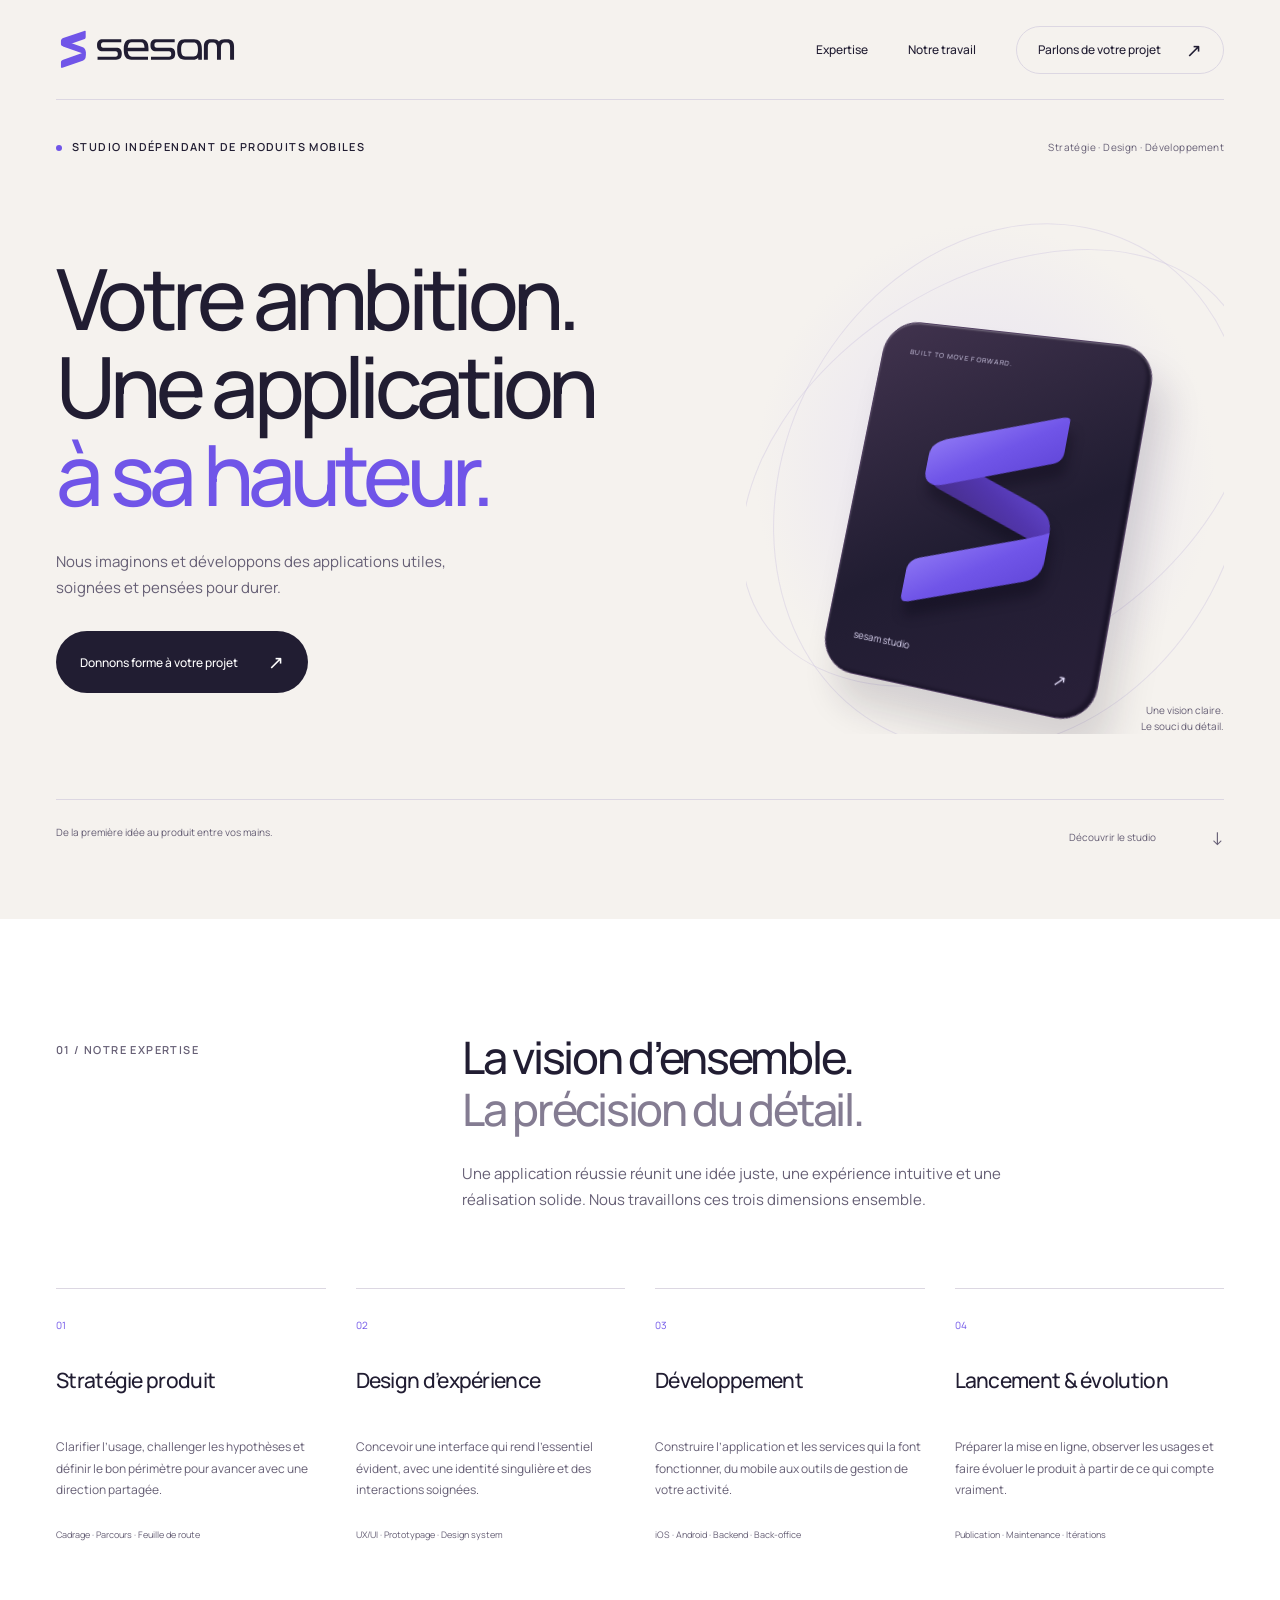
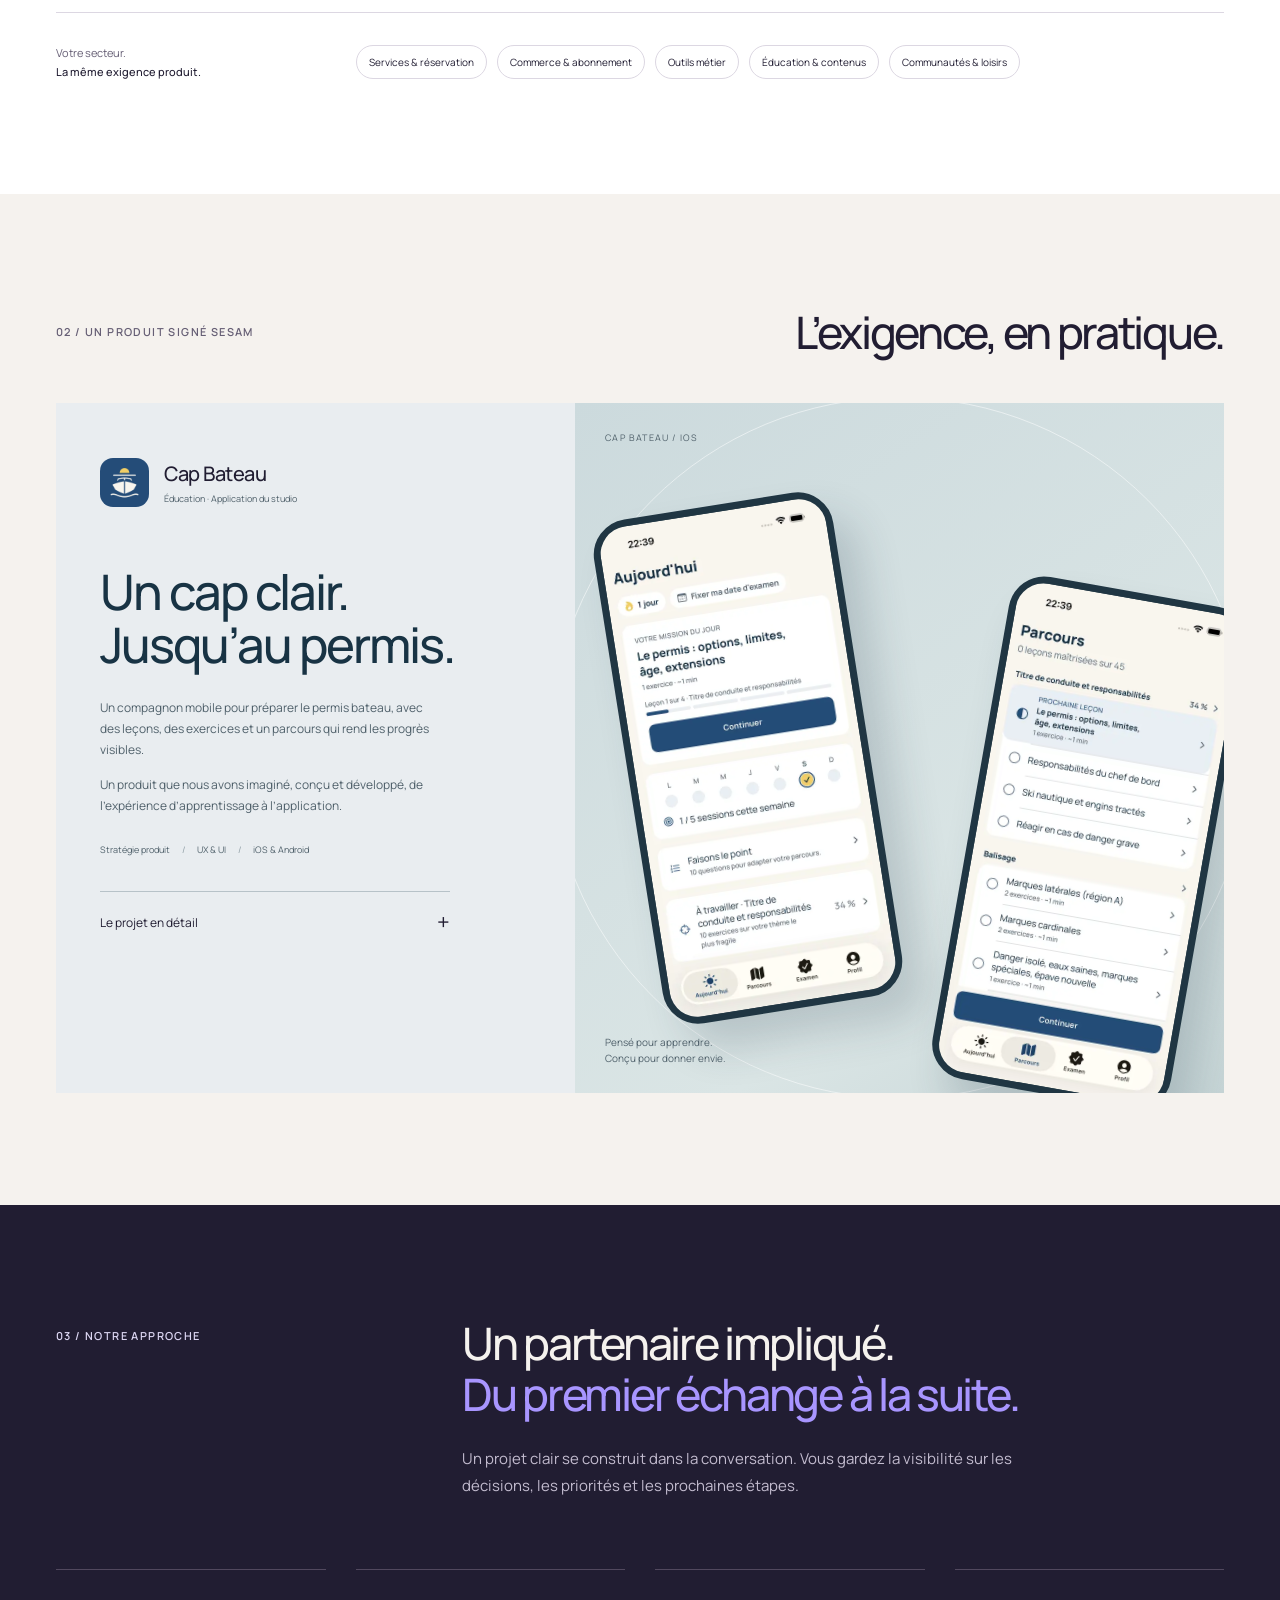
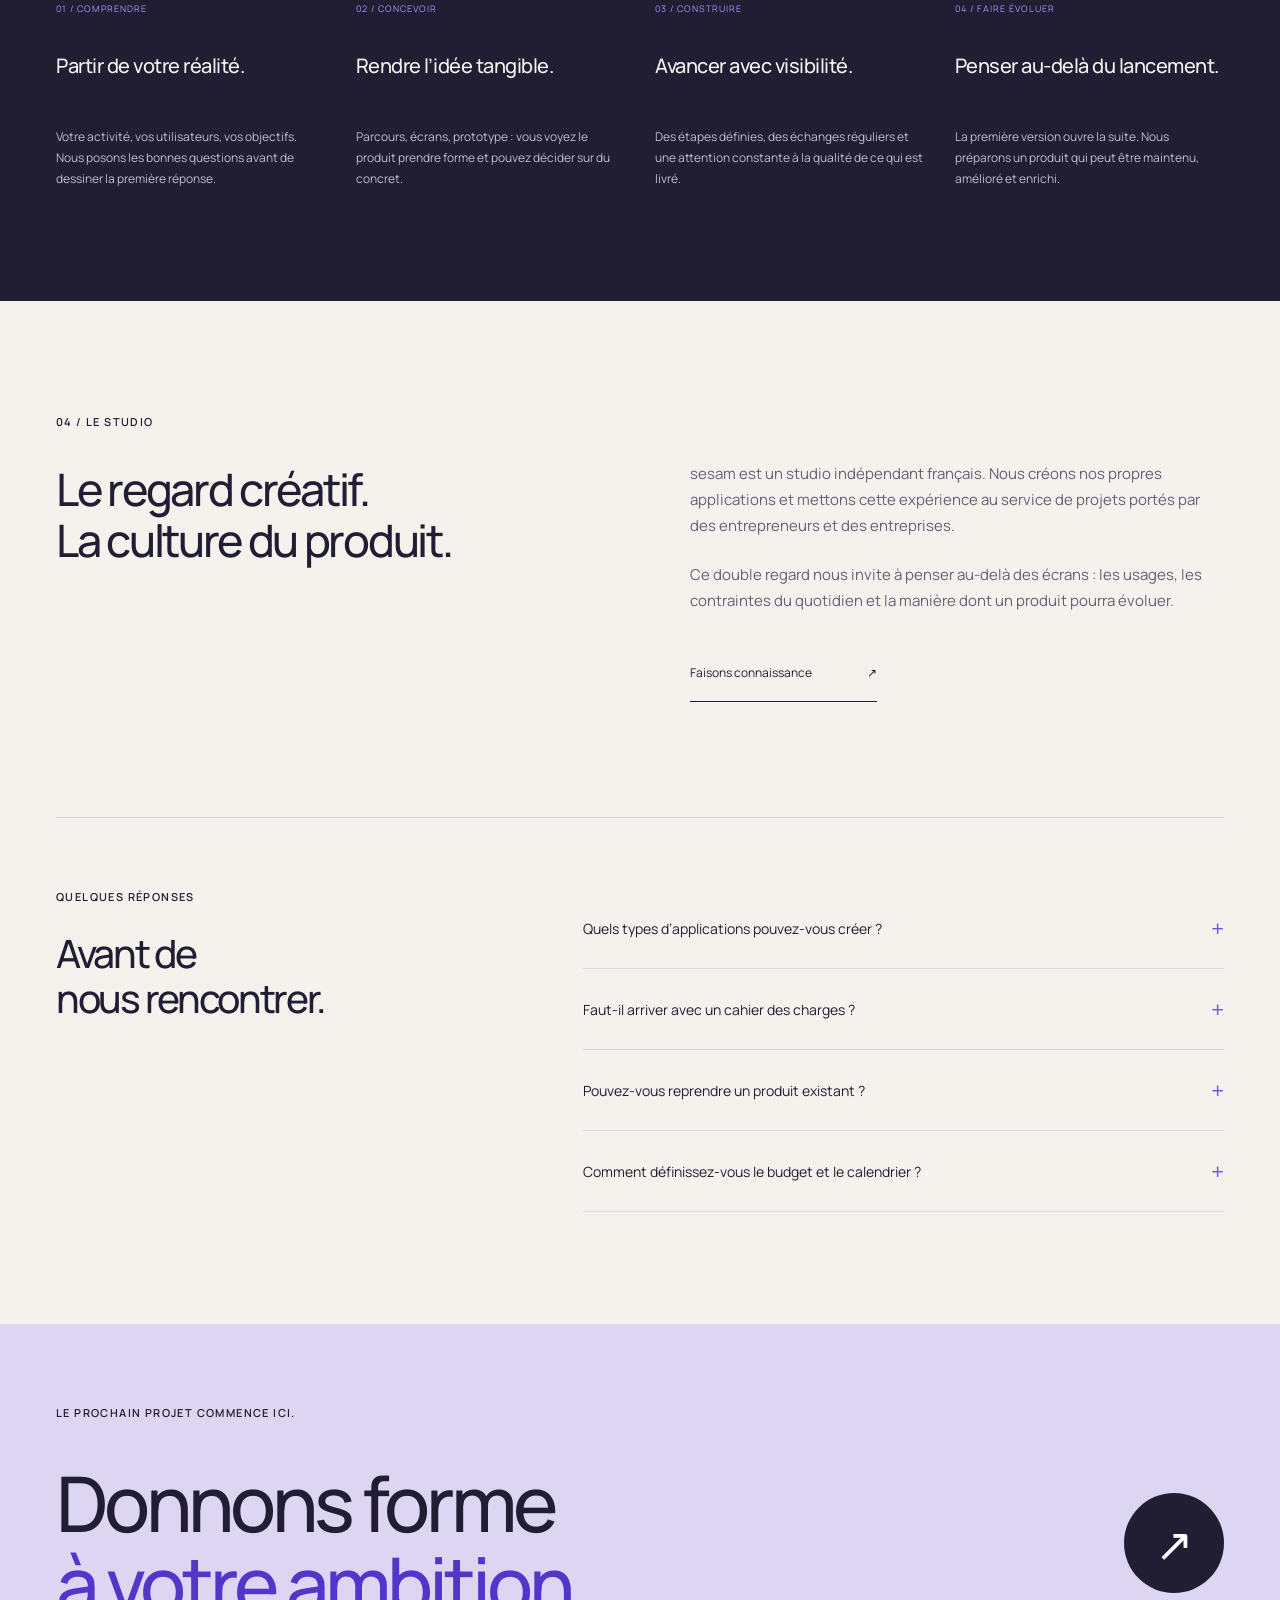
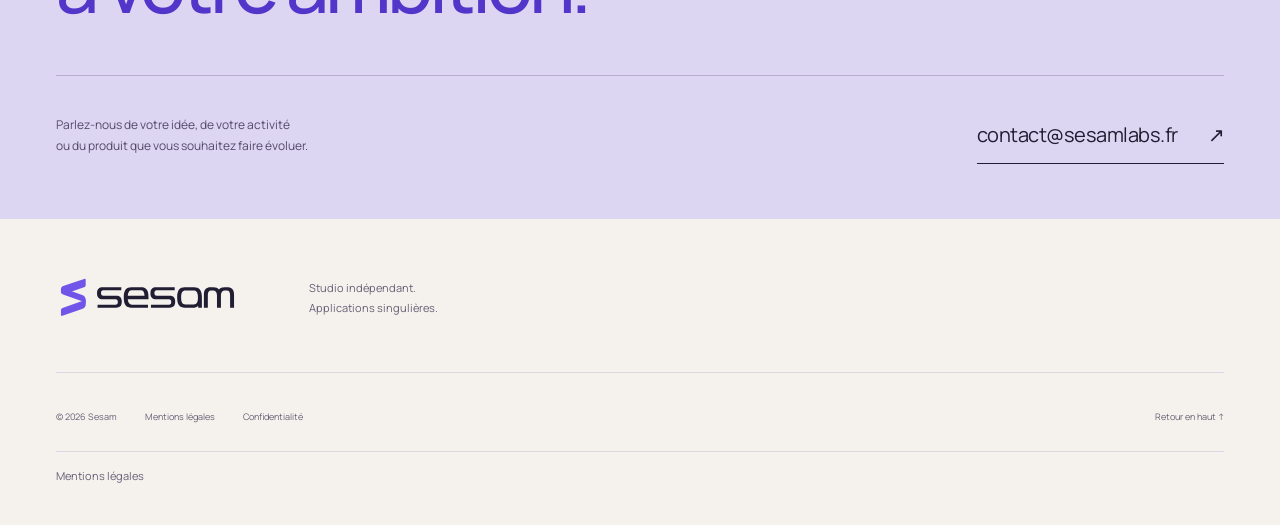
==== commit 6c719930: "Publish f03698fe31d5" ====
--- a/index.html
+++ b/index.html
@@ -1,7 +1,7 @@
 <!DOCTYPE html>
 <html lang="fr">
 <head>
-  <meta name="sesam-release" content="6da13673f92229b5c85f9cb741442f46d632218f">
+  <meta name="sesam-release" content="f03698fe31d5a8854bf81db31052a1485d4e2d13">
   <meta charset="utf-8">
   <meta name="viewport" content="width=device-width, initial-scale=1">
   <title>Sesam — Studio de création d’applications</title>
